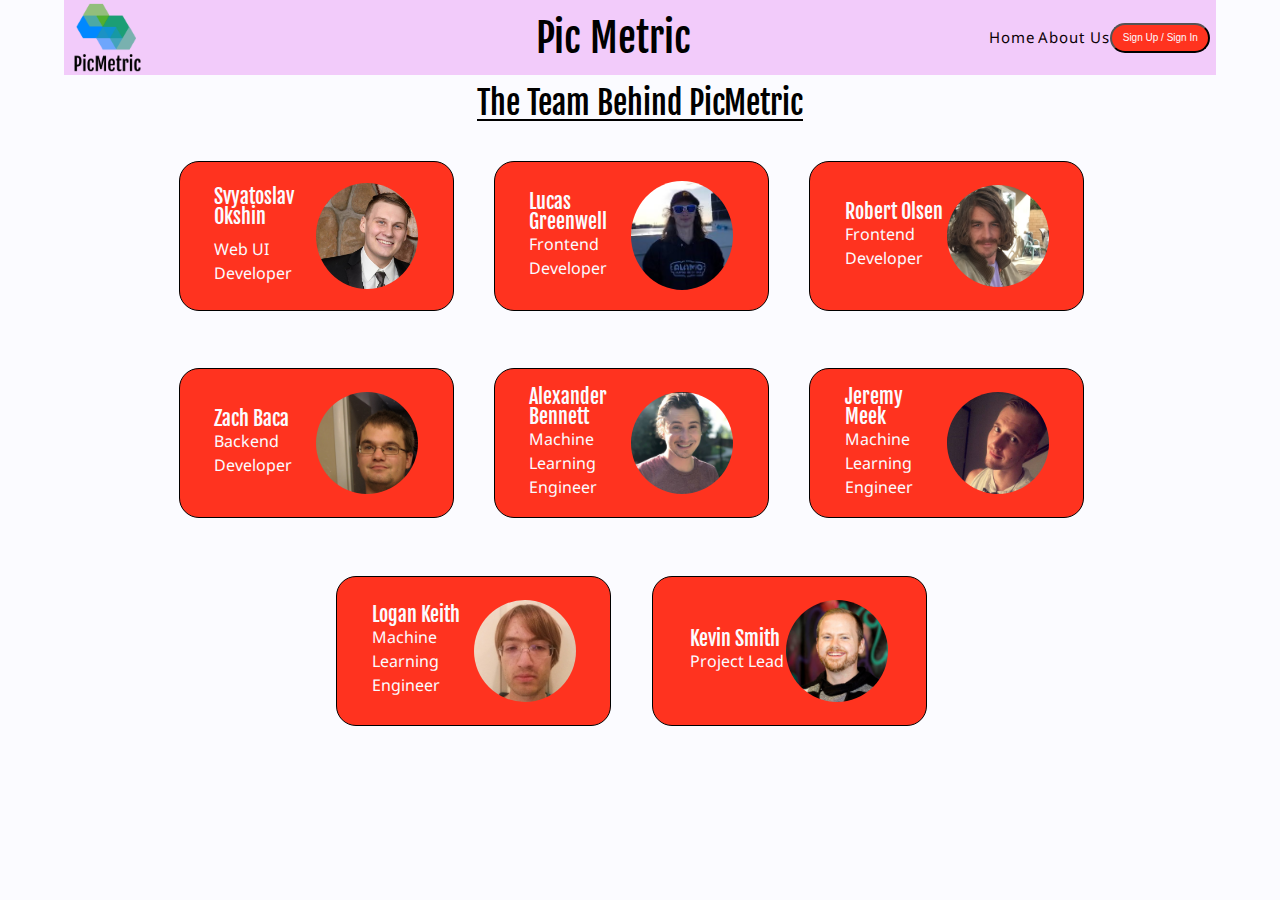
==== about.html @ e0af4347 "finished desktop site. added tablet and mobile view" ====
<!DOCTYPE html>
<html lang="en">
<head>
    <meta charset="UTF-8">
    <meta name="viewport" content="width=device-width, initial-scale=1.0">
    <meta http-equiv="X-UA-Compatible" content="ie=edge">
    <!--Fonts for Page here-->
    <link href="https://fonts.googleapis.com/css?family=Fjalla+One&display=swap" rel="stylesheet">
    <link href="https://fonts.googleapis.com/css?family=Noto+Sans&display=swap" rel="stylesheet">
 
    <link href="css/index.css" rel="stylesheet">
    <title>PicMetric About Page</title>
</head>
<body>
    <div class="full-page-container">
        <header>
            <img src="img/PicMetric Logo.png" alt="PicMetric Logo">
            <h1>Pic Metric</h1>
            <div class="nav-and-button">
            <nav>
                <a href='index.html'>Home</a>
                <a href='about.html'>About Us</a>
            </nav>
            <button>Sign Up / Sign In</button>
            </div> <!-- nav-and-button end-->
       
        </header>
        <section class="main-content-about">
            <h2>The Team Behind PicMetric</h2>
            <div class="team">
                <a href="" class="teammate">
                    <div>
                        <h3>Svyatoslav Okshin</h3><br>
                        <p>Web UI Developer</p>
                    </div>
                    <img src="img/SvyatOkshinPhoto.jpg">
                </a>
                <a href="" class="teammate">
                    <div>
                        <h3>Lucas Greenwell</h3>
                        <p>Frontend Developer</p>
                    </div>
                    <img src="img/LucasGreenwellPhoto.jpg">
                </a>
                <a href="" class="teammate">
                    <div>
                        <h3>Robert Olsen</h3>
                        <p>Frontend Developer</p>
                    </div>
                    <img src="img/RobbyOlsenPhoto.jpg">
                </a>
                <a href="" class="teammate">
                    <div>
                        <h3>Zach Baca</h3>
                        <p>Backend Developer</p>
                    </div>
                    <img src="img/ZachBacaPhoto.jpg">
                </a>
                <a href="" class="teammate">
                    <div>
                        <h3>Alexander Bennett</h3>
                        <p>Machine Learning Engineer</p>
                    </div>
                    <img src="img/XanderBennettPhoto.png">
                </a>
                <a href="" class="teammate">
                    <div>
                        <h3>Jeremy Meek</h3>
                        <p>Machine Learning Engineer</p>
                    </div>
                    <img src="img/JeremyMeekPhoto.jpg">
                </a>
                <a href="" class="teammate">
                    <div>
                        <h3>Logan Keith</h3>
                        <p>Machine Learning Engineer</p>
                    </div>
                    <img src="img/LoganKeithPhoto.jpg">
                </a>
                <a href="" class="teammate">
                    <div>
                        <h3>Kevin Smith</h3>
                        <p>Project Lead</p>
                    </div>
                    <img src="img/KevinSmithPhoto.png">
                </a>
                
            </div>  <!--closes team div-->
        </section> <!--closes main-content-about div-->
    </div> <!--closes full-page-container div-->
</body>
</html>
---- css/index.css ----
/* http://meyerweb.com/eric/tools/css/reset/ 
   v2.0 | 20110126
   License: none (public domain)
*/
html,
body,
div,
span,
applet,
object,
iframe,
h1,
h2,
h3,
h4,
h5,
h6,
p,
blockquote,
pre,
a,
abbr,
acronym,
address,
big,
cite,
code,
del,
dfn,
em,
img,
ins,
kbd,
q,
s,
samp,
small,
strike,
strong,
sub,
sup,
tt,
var,
b,
u,
i,
center,
dl,
dt,
dd,
ol,
ul,
li,
fieldset,
form,
label,
legend,
table,
caption,
tbody,
tfoot,
thead,
tr,
th,
td,
article,
aside,
canvas,
details,
embed,
figure,
figcaption,
footer,
header,
hgroup,
menu,
nav,
output,
ruby,
section,
summary,
time,
mark,
audio,
video {
  margin: 0;
  padding: 0;
  border: 0;
  font-size: 100%;
  font: inherit;
  vertical-align: baseline;
}
/* HTML5 display-role reset for older browsers */
article,
aside,
details,
figcaption,
figure,
footer,
header,
hgroup,
menu,
nav,
section {
  display: block;
}
body {
  line-height: 1;
}
ol,
ul {
  list-style: none;
}
blockquote,
q {
  quotes: none;
}
blockquote:before,
blockquote:after,
q:before,
q:after {
  content: '';
  content: none;
}
table {
  border-collapse: collapse;
  border-spacing: 0;
}
* {
  box-sizing: border-box;
}
html {
  font-size: 62.5%;
}
html,
body {
  font-family: 'Noto Sans', sans-serif;
  background: #FBFBFF;
}
h1,
h2,
h3,
h4,
h5,
h6 {
  font-family: 'Fjalla One', sans-serif;
}
h1 {
  font-size: 4rem;
}
h2 {
  font-size: 3.2rem;
}
h3 {
  font-size: 2rem;
}
p {
  line-height: 1.5;
  font-size: 1.6rem;
}
img {
  max-width: 100%;
  height: auto;
}
.full-page-container {
  margin: 0 5%;
}
@media (max-width: 1000px) {
  .full-page-container {
    display: flex;
    justify-content: center;
    align-items: center;
    flex-direction: column;
    flex-wrap: wrap;
  }
}
@media ( max-width: 500px ) {
  .full-page-container {
    background: gray;
    margin: 0%;
  }
}
header {
  display: flex;
  justify-content: space-between;
  align-items: center;
  flex-direction: row;
  background: #F2CBFA;
}
header h1 {
  margin-left: 8.5%;
}
@media (max-width: 1000px) {
  header h1 {
    font-size: 3.5rem;
  }
}
header img {
  margin-left: 0.5%;
  height: 75px;
}
@media (max-width: 1000px) {
  header {
    display: flex;
    justify-content: space-between;
    align-items: center;
    flex-direction: row;
    width: 100%;
  }
}
@media ( max-width: 500px ) {
  header {
    width: 100%;
  }
}
.nav-and-button {
  display: flex;
  justify-content: space-evenly;
  align-items: center;
  flex-direction: row;
  margin: 0 0.5%;
}
.nav-and-button a {
  font-family: 'Noto Sans', sans-serif;
  color: #0D0106;
  letter-spacing: 0.1rem;
  text-decoration: none;
  font-size: 1.5rem;
}
@media (max-width: 1000px) {
  .nav-and-button a {
    font-size: 1.1rem;
  }
}
.nav-and-button button {
  display: block;
  background-color: #FF331F;
  cursor: pointer;
  width: 100px;
  height: 30px;
  font-size: 1rem;
  border-radius: 15px;
  color: #FBFBFF;
}
@media (max-width: 1000px) {
  .nav-and-button button {
    font-size: 0.9rem;
  }
}
.top-content {
  background-image: url(../img/mainphoto2.jpg);
  background-size: cover;
  text-align: center;
  position: relative;
  margin-top: 5%;
  margin-right: 3%;
  width: 275%;
  height: 100vh;
}
@media (max-width: 1000px) {
  .top-content {
    display: flex;
    justify-content: center;
    align-items: center;
    flex-direction: column;
    background-size: cover;
    width: 100%;
    margin: auto 0;
  }
}
.top-content .top-content-text {
  text-align: center;
  color: #FF331F;
  padding-top: 5%;
  margin-top: 225px;
}
.top-content .top-content-text h2 {
  font-size: 6.1rem;
  background: transparent;
}
@media (max-width: 1000px) {
  .top-content .top-content-text {
    margin-top: 10px;
  }
}
.top-content button {
  background-color: #FF331F;
  cursor: pointer;
  width: 200px;
  height: 40px;
  font-size: 2.5rem;
  border-radius: 30px;
  color: #FBFBFF;
  margin-top: 10%;
}
.top-content button:hover {
  background-color: #FBFBFF;
  color: #FF331F;
}
.product-content {
  margin-top: 0;
}
.top-and-bottom-content {
  display: flex;
  justify-content: space-around;
  align-items: center;
  flex-direction: row;
}
@media (max-width: 1000px) {
  .top-and-bottom-content {
    flex-flow: column nowrap;
  }
}
.product-content {
  margin-top: 12%;
}
.product-content img {
  max-width: 40%;
  max-height: 15%;
  border-radius: 2rem;
}
@media (max-width: 1000px) {
  .product-content img {
    margin-left: 30%;
    text-align: center;
  }
}
.product-content p {
  font-size: 2rem;
}
@media (max-width: 1000px) {
  .product-content p {
    text-align: center;
  }
}
@media (max-width: 1000px) {
  .product-content {
    margin-top: 2%;
  }
}
.technology-content {
  margin-top: 5%;
}
.technology-content img {
  max-width: 40%;
  max-height: 15%;
  border-radius: 2rem;
  margin-left: 60%;
}
@media (max-width: 1000px) {
  .technology-content img {
    margin-left: 30%;
    text-align: center;
  }
}
.technology-content p {
  font-size: 2rem;
}
@media (max-width: 1000px) {
  .technology-content p {
    text-align: center;
  }
}
@media (max-width: 1000px) {
  .technology-content {
    margin-top: 2%;
  }
}
.title-picture h2 {
  margin-left: 2%;
  margin-bottom: 2%;
}
@media (max-width: 1000px) {
  .title-picture h2 {
    text-align: center;
    margin-left: 0%;
  }
}
.title-picture2 h2 {
  margin-left: 65%;
  margin-bottom: 2%;
}
@media (max-width: 1000px) {
  .title-picture2 h2 {
    text-align: center;
    margin-left: 0%;
  }
}
.main-content-about {
  width: 100%;
  margin-top: 1%;
  display: flex;
  justify-content: space-between;
  align-items: center;
  flex-direction: column;
}
.main-content-about h2 {
  text-align: center;
  border-bottom: 2px solid black;
  margin-bottom: 1%;
}
.main-content-about .team {
  display: flex;
  justify-content: center;
  flex-direction: row;
  flex-flow: wrap;
  align-items: center;
  width: 100%;
}
.main-content-about .team .teammate {
  margin: 2.5% 2.5% 2.5% 1%;
  display: flex;
  justify-content: space-evenly;
  flex-direction: row;
  align-items: center;
  width: 275px;
  text-align: left;
  border: 1px solid black;
  border-radius: 20px;
  padding: 1% 3% 1% 3%;
  height: 150px;
  background-color: #FF331F;
  text-decoration: none;
  color: #FBFBFF;
}
.main-content-about .team .teammate img {
  border-radius: 50%;
  width: 50%;
}
footer {
  text-align: center;
  margin-top: 2%;
}
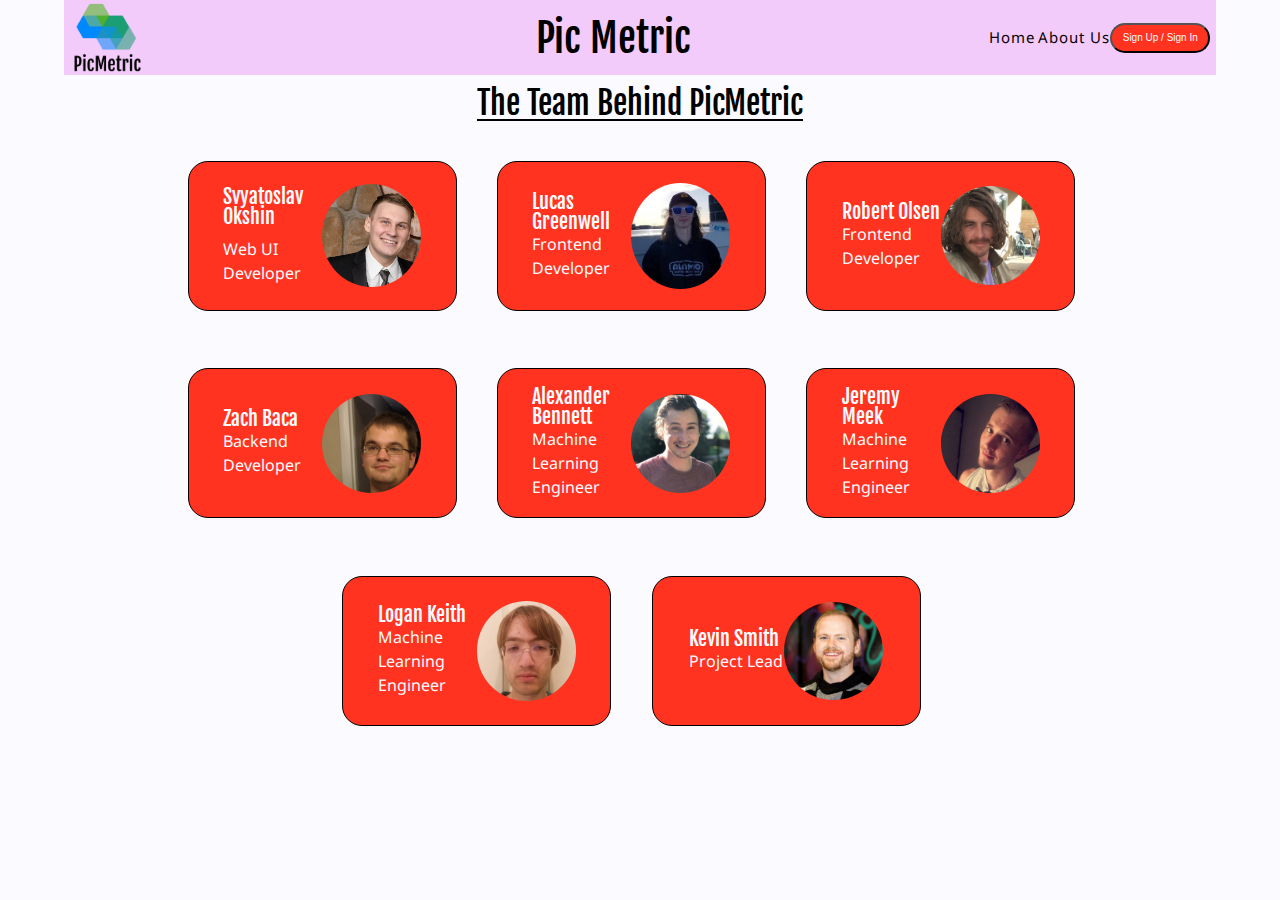
==== commit 0eb2f80e: "updated media queries" ====
--- a/about.html
+++ b/about.html
@@ -35,7 +35,7 @@
                     </div>
                     <img src="img/SvyatOkshinPhoto.jpg">
                 </a>
-                <a href="" class="teammate">
+                <a href="" class="teammate reverse">
                     <div>
                         <h3>Lucas Greenwell</h3>
                         <p>Frontend Developer</p>
@@ -49,7 +49,7 @@
                     </div>
                     <img src="img/RobbyOlsenPhoto.jpg">
                 </a>
-                <a href="" class="teammate">
+                <a href="" class="teammate reverse">
                     <div>
                         <h3>Zach Baca</h3>
                         <p>Backend Developer</p>
@@ -63,7 +63,7 @@
                     </div>
                     <img src="img/XanderBennettPhoto.png">
                 </a>
-                <a href="" class="teammate">
+                <a href="" class="teammate reverse">
                     <div>
                         <h3>Jeremy Meek</h3>
                         <p>Machine Learning Engineer</p>
@@ -77,7 +77,7 @@
                     </div>
                     <img src="img/LoganKeithPhoto.jpg">
                 </a>
-                <a href="" class="teammate">
+                <a href="" class="teammate reverse">
                     <div>
                         <h3>Kevin Smith</h3>
                         <p>Project Lead</p>
--- a/css/index.css
+++ b/css/index.css
@@ -176,7 +176,6 @@
 }
 @media ( max-width: 500px ) {
   .full-page-container {
-    background: gray;
     margin: 0%;
   }
 }
@@ -193,6 +192,12 @@
 @media (max-width: 1000px) {
   header h1 {
     font-size: 3.5rem;
+  }
+}
+@media ( max-width: 500px ) {
+  header h1 {
+    font-size: 3rem;
+    padding-right: 3%;
   }
 }
 header img {
@@ -230,6 +235,11 @@
 @media (max-width: 1000px) {
   .nav-and-button a {
     font-size: 1.1rem;
+  }
+}
+@media ( max-width: 500px ) {
+  .nav-and-button a {
+    font-size: 0.9rem;
   }
 }
 .nav-and-button button {
@@ -247,6 +257,17 @@
     font-size: 0.9rem;
   }
 }
+@media ( max-width: 500px ) {
+  .nav-and-button button {
+    width: 75px;
+    height: 30px;
+    font-size: 0.7rem;
+  }
+}
+.nav-and-button button:hover {
+  background-color: #FBFBFF;
+  color: #FF331F;
+}
 .top-content {
   background-image: url(../img/mainphoto2.jpg);
   background-size: cover;
@@ -413,7 +434,7 @@
   justify-content: space-evenly;
   flex-direction: row;
   align-items: center;
-  width: 275px;
+  width: 269px;
   text-align: left;
   border: 1px solid black;
   border-radius: 20px;
@@ -423,9 +444,35 @@
   text-decoration: none;
   color: #FBFBFF;
 }
+@media (max-width: 1000px) {
+  .main-content-about .team .teammate {
+    width: 269px;
+    height: 150px;
+  }
+}
+@media ( max-width: 500px ) {
+  .main-content-about .team .teammate {
+    border: 0px solid white;
+    background-color: #FBFBFF;
+    border-radius: 0px;
+    border-bottom: 2px solid gray;
+  }
+  .main-content-about .team .teammate p {
+    color: black;
+  }
+  .main-content-about .team .teammate h3 {
+    color: black;
+  }
+}
 .main-content-about .team .teammate img {
   border-radius: 50%;
   width: 50%;
+  border-color: white;
+}
+@media ( max-width: 500px ) {
+  .main-content-about .team .teammate .reverse {
+    flex-direction: row-reverse;
+  }
 }
 footer {
   text-align: center;
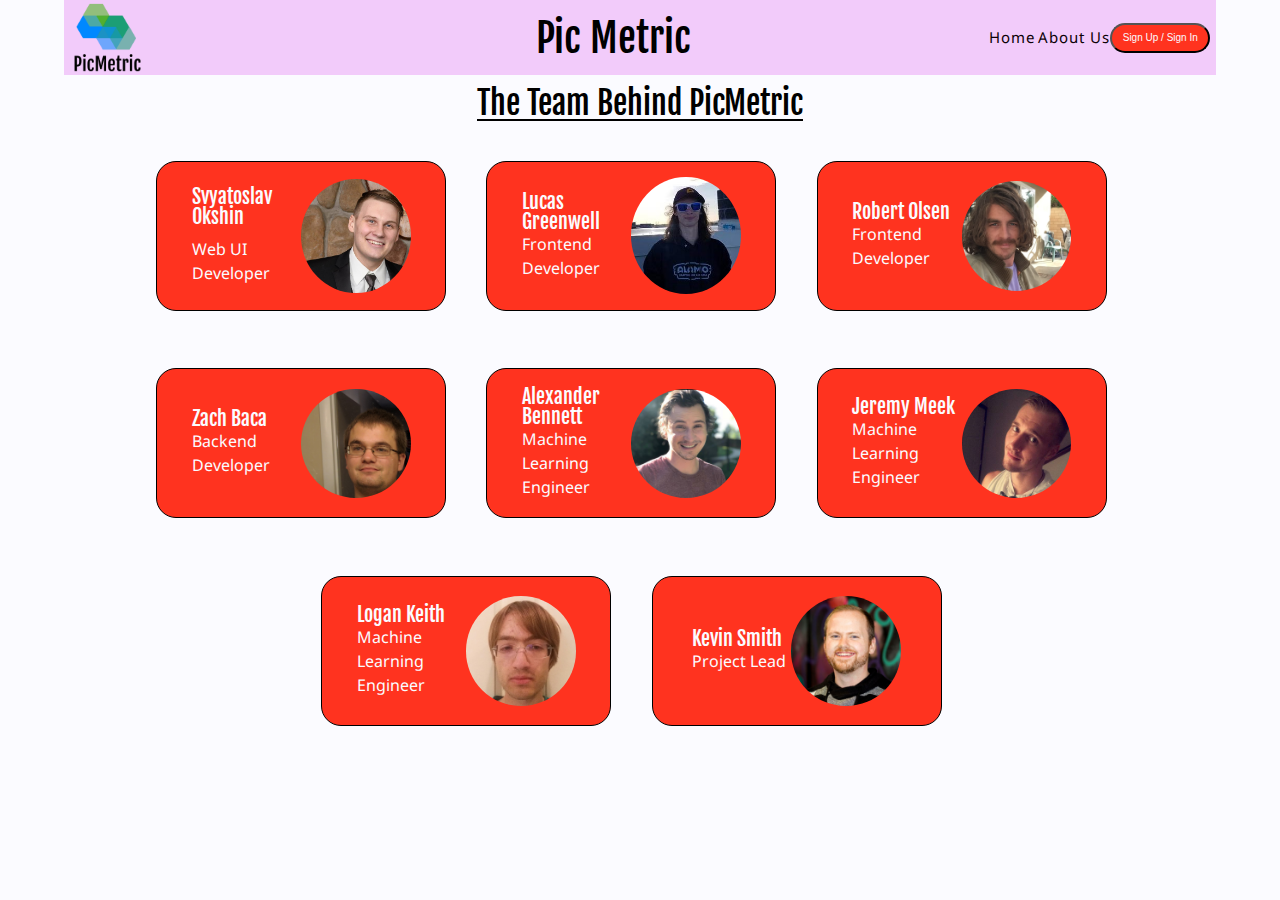
==== commit a39854c9: "updated github accounts and sign up links" ====
--- a/about.html
+++ b/about.html
@@ -21,63 +21,63 @@
                 <a href='index.html'>Home</a>
                 <a href='about.html'>About Us</a>
             </nav>
-            <button>Sign Up / Sign In</button>
+            <button onclick="window.location.href = 'https://picmetricgroupproj.netlify.com/account';">Sign Up / Sign In</button>
             </div> <!-- nav-and-button end-->
        
         </header>
         <section class="main-content-about">
             <h2>The Team Behind PicMetric</h2>
             <div class="team">
-                <a href="" class="teammate">
+                <a href="https://github.com/svyatokshin" class="teammate">
                     <div>
                         <h3>Svyatoslav Okshin</h3><br>
                         <p>Web UI Developer</p>
                     </div>
                     <img src="img/SvyatOkshinPhoto.jpg">
                 </a>
-                <a href="" class="teammate reverse">
+                <a href="https://github.com/lucasgreenwell" class="teammate">
                     <div>
                         <h3>Lucas Greenwell</h3>
                         <p>Frontend Developer</p>
                     </div>
                     <img src="img/LucasGreenwellPhoto.jpg">
                 </a>
-                <a href="" class="teammate">
+                <a href="https://github.com/robby-o" class="teammate">
                     <div>
                         <h3>Robert Olsen</h3>
                         <p>Frontend Developer</p>
                     </div>
                     <img src="img/RobbyOlsenPhoto.jpg">
                 </a>
-                <a href="" class="teammate reverse">
+                <a href="https://github.com/zacharybaca" class="teammate">
                     <div>
                         <h3>Zach Baca</h3>
                         <p>Backend Developer</p>
                     </div>
                     <img src="img/ZachBacaPhoto.jpg">
                 </a>
-                <a href="" class="teammate">
+                <a href="https://github.com/xander-bennett" class="teammate">
                     <div>
                         <h3>Alexander Bennett</h3>
                         <p>Machine Learning Engineer</p>
                     </div>
                     <img src="img/XanderBennettPhoto.png">
                 </a>
-                <a href="" class="teammate reverse">
+                <a href="https://github.com/Distortedlogic" class="teammate">
                     <div>
                         <h3>Jeremy Meek</h3>
                         <p>Machine Learning Engineer</p>
                     </div>
                     <img src="img/JeremyMeekPhoto.jpg">
                 </a>
-                <a href="" class="teammate">
+                <a href="https://github.com/lrizika" class="teammate">
                     <div>
                         <h3>Logan Keith</h3>
                         <p>Machine Learning Engineer</p>
                     </div>
                     <img src="img/LoganKeithPhoto.jpg">
                 </a>
-                <a href="" class="teammate reverse">
+                <a href="https://github.com/keveightysev" class="teammate">
                     <div>
                         <h3>Kevin Smith</h3>
                         <p>Project Lead</p>
--- a/css/index.css
+++ b/css/index.css
@@ -434,7 +434,7 @@
   justify-content: space-evenly;
   flex-direction: row;
   align-items: center;
-  width: 269px;
+  width: 290px;
   text-align: left;
   border: 1px solid black;
   border-radius: 20px;
@@ -452,9 +452,9 @@
 }
 @media ( max-width: 500px ) {
   .main-content-about .team .teammate {
-    border: 0px solid white;
     background-color: #FBFBFF;
     border-radius: 0px;
+    border: 0;
     border-bottom: 2px solid gray;
   }
   .main-content-about .team .teammate p {
@@ -469,11 +469,6 @@
   width: 50%;
   border-color: white;
 }
-@media ( max-width: 500px ) {
-  .main-content-about .team .teammate .reverse {
-    flex-direction: row-reverse;
-  }
-}
 footer {
   text-align: center;
   margin-top: 2%;
